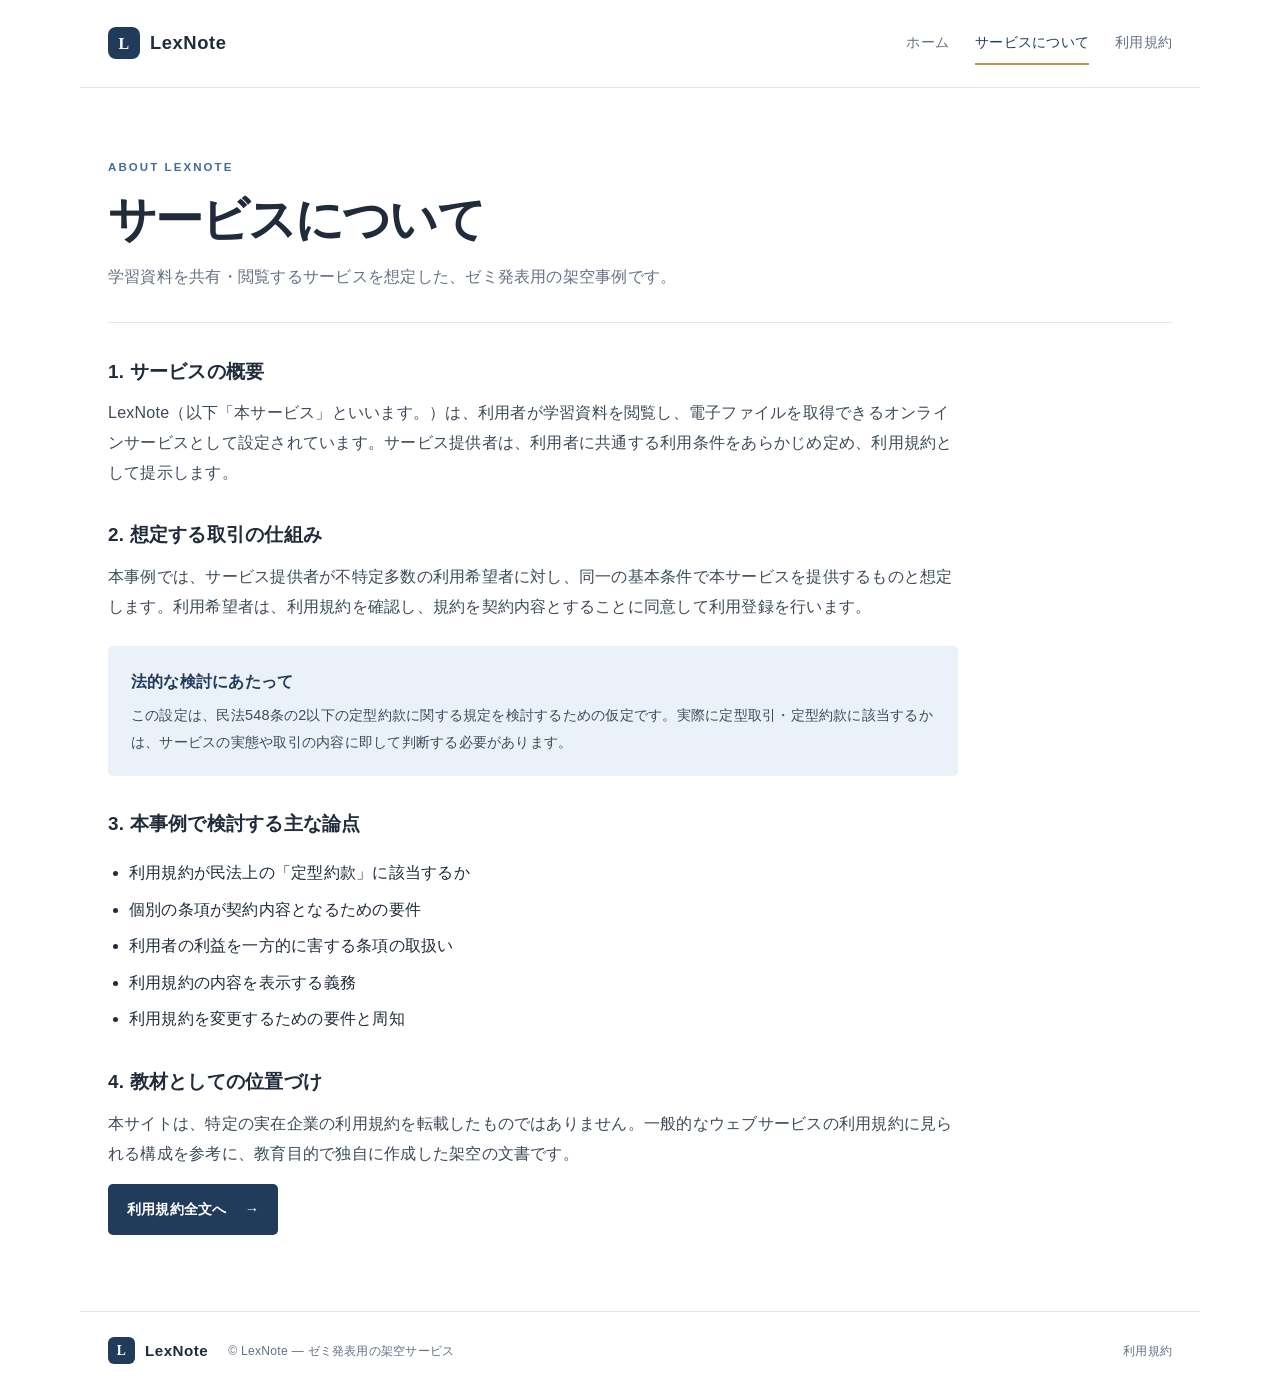
==== about.html @ 25489864 "Add files via upload" ====
<!doctype html>
<html lang="ja">
<head>
  <meta charset="utf-8">
  <meta name="viewport" content="width=device-width, initial-scale=1">
  <meta name="description" content="LexNoteのサービス概要。ゼミ発表用の架空ページです。">
  <title>サービスについて | LexNote</title>
  <link rel="stylesheet" href="style.css">
</head>
<body>
<header class="site-header">
  <a class="brand" href="index.html" aria-label="LexNote ホーム"><span class="brand-mark">L</span><span>LexNote</span></a>
  <nav aria-label="メインナビゲーション">
    <a href="index.html">ホーム</a>
    <a class="active" href="about.html">サービスについて</a>
    <a href="terms.html">利用規約</a>
  </nav>
</header>
<main class="page-main">
  <div class="page-heading">
    <p class="eyebrow">ABOUT LEXNOTE</p>
    <h1>サービスについて</h1>
    <p>学習資料を共有・閲覧するサービスを想定した、ゼミ発表用の架空事例です。</p>
  </div>
  <section class="content-card">
    <h2>1. サービスの概要</h2>
    <p>LexNote（以下「本サービス」といいます。）は、利用者が学習資料を閲覧し、電子ファイルを取得できるオンラインサービスとして設定されています。サービス提供者は、利用者に共通する利用条件をあらかじめ定め、利用規約として提示します。</p>
    <h2>2. 想定する取引の仕組み</h2>
    <p>本事例では、サービス提供者が不特定多数の利用希望者に対し、同一の基本条件で本サービスを提供するものと想定します。利用希望者は、利用規約を確認し、規約を契約内容とすることに同意して利用登録を行います。</p>
    <div class="info-box">
      <strong>法的な検討にあたって</strong>
      <p>この設定は、民法548条の2以下の定型約款に関する規定を検討するための仮定です。実際に定型取引・定型約款に該当するかは、サービスの実態や取引の内容に即して判断する必要があります。</p>
    </div>
    <h2>3. 本事例で検討する主な論点</h2>
    <ul class="check-list">
      <li>利用規約が民法上の「定型約款」に該当するか</li>
      <li>個別の条項が契約内容となるための要件</li>
      <li>利用者の利益を一方的に害する条項の取扱い</li>
      <li>利用規約の内容を表示する義務</li>
      <li>利用規約を変更するための要件と周知</li>
    </ul>
    <h2>4. 教材としての位置づけ</h2>
    <p>本サイトは、特定の実在企業の利用規約を転載したものではありません。一般的なウェブサービスの利用規約に見られる構成を参考に、教育目的で独自に作成した架空の文書です。</p>
    <a class="button button-primary" href="terms.html">利用規約全文へ <span aria-hidden="true">→</span></a>
  </section>
</main>
<footer class="site-footer">
  <a class="brand brand-footer" href="index.html"><span class="brand-mark">L</span><span>LexNote</span></a>
  <span>© LexNote — ゼミ発表用の架空サービス</span>
  <a href="terms.html">利用規約</a>
</footer>
</body>
</html>
---- style.css ----
:root {
  --ink: #202b3b;
  --muted: #647084;
  --line: #e1e6ed;
  --paper: #ffffff;
  --wash: #f5f7fa;
  --navy: #213b5a;
  --accent: #426c9b;
  --accent-soft: #eaf1f8;
  --gold: #bd9653;
  --max: 1120px;
}
* { box-sizing: border-box; }
html { scroll-behavior: smooth; }
body {
  margin: 0; background: var(--paper); color: var(--ink);
  font-family: -apple-system, BlinkMacSystemFont, "Hiragino Kaku Gothic ProN", "Yu Gothic", Meiryo, sans-serif;
  font-size: 16px; line-height: 1.85; letter-spacing: .015em;
}
a { color: inherit; text-decoration: none; }
.site-header {
  max-width: var(--max); margin: 0 auto; padding: 22px 28px;
  display: flex; align-items: center; justify-content: space-between; gap: 28px;
  border-bottom: 1px solid var(--line);
}
.brand { display: inline-flex; align-items: center; gap: 10px; font-size: 1.15rem; font-weight: 750; letter-spacing: .03em; }
.brand-mark {
  display: inline-grid; place-items: center; width: 32px; height: 32px;
  background: var(--navy); color: white; border-radius: 8px; font-size: 1rem;
  font-family: Georgia, serif; font-weight: 700;
}
nav { display: flex; gap: 26px; align-items: center; font-size: .9rem; color: var(--muted); }
nav a { padding: 7px 0; border-bottom: 2px solid transparent; }
nav a:hover, nav a.active { color: var(--navy); border-color: var(--gold); }
main { max-width: var(--max); margin: 0 auto; padding: 0 28px 76px; }
.hero { padding: 82px 0 68px; max-width: 780px; }
.eyebrow { margin: 0 0 12px; color: var(--accent); font-size: .72rem; font-weight: 800; letter-spacing: .18em; }
h1, h2, h3, p { margin-top: 0; }
.hero h1 { margin: 0 0 24px; font-size: clamp(2.8rem, 7vw, 5.2rem); line-height: 1.17; letter-spacing: -.055em; font-weight: 750; }
.hero h1 span { color: var(--accent); }
.hero-copy { color: var(--muted); font-size: 1.08rem; line-height: 2; }
.hero-actions { display: flex; gap: 12px; flex-wrap: wrap; margin-top: 30px; }
.button { display: inline-flex; align-items: center; justify-content: center; gap: 18px; padding: 12px 19px; border-radius: 5px; font-size: .9rem; font-weight: 700; transition: transform .15s, background .15s; }
.button:hover { transform: translateY(-1px); }
.button-primary { background: var(--navy); color: white; }
.button-primary:hover { background: #172d47; }
.button-secondary { border: 1px solid #cbd4df; color: var(--navy); background: white; }
.demo-note { margin: 24px 0 0; color: var(--muted); font-size: .78rem; }
.dot { display: inline-block; width: 7px; height: 7px; background: var(--gold); border-radius: 50%; margin: 0 8px 1px 0; }
.feature-grid { display: grid; grid-template-columns: repeat(3, 1fr); gap: 18px; margin-bottom: 62px; }
.feature-card { padding: 27px 25px 25px; border: 1px solid var(--line); border-radius: 7px; background: linear-gradient(145deg, #fff, #fbfcfe); }
.feature-number { color: var(--gold); font-size: .76rem; font-weight: 800; letter-spacing: .12em; margin-bottom: 22px; }
.feature-card h2 { margin-bottom: 10px; font-size: 1.08rem; }
.feature-card p { margin: 0; color: var(--muted); font-size: .88rem; line-height: 1.9; }
.callout { display: flex; align-items: center; justify-content: space-between; gap: 30px; padding: 32px 35px; border-radius: 8px; background: var(--wash); }
.callout h2 { margin-bottom: 7px; font-size: 1.35rem; }
.callout p:not(.eyebrow) { margin: 0; color: var(--muted); font-size: .9rem; }
.text-link { color: var(--accent); font-weight: 700; font-size: .9rem; white-space: nowrap; }
.text-link:hover { text-decoration: underline; }
.notice { margin-top: 28px; padding: 20px 23px; border-left: 3px solid var(--gold); background: #fbf9f5; font-size: .84rem; }
.notice strong { display: block; margin-bottom: 5px; }
.notice p { margin: 0; color: var(--muted); }
.site-footer { max-width: var(--max); margin: 0 auto; padding: 25px 28px 32px; border-top: 1px solid var(--line); display: flex; align-items: center; gap: 20px; color: var(--muted); font-size: .76rem; }
.site-footer > span { flex: 1; }
.brand-footer { color: var(--ink); font-size: .95rem; }
.brand-footer .brand-mark { width: 27px; height: 27px; border-radius: 6px; font-size: .85rem; }
.page-main { padding-top: 55px; }
.page-heading { padding: 14px 0 30px; border-bottom: 1px solid var(--line); margin-bottom: 32px; }
.page-heading h1 { margin-bottom: 12px; font-size: clamp(2rem, 4vw, 3rem); letter-spacing: -.04em; line-height: 1.25; }
.page-heading p:last-child { margin-bottom: 0; color: var(--muted); }
.content-card { max-width: 850px; }
.content-card h2 { margin: 31px 0 9px; font-size: 1.18rem; }
.content-card h2:first-child { margin-top: 0; }
.content-card p { color: #3e4a5a; }
.info-box { margin: 25px 0; padding: 21px 23px; background: var(--accent-soft); border-radius: 5px; }
.info-box strong { display: block; margin-bottom: 5px; color: var(--navy); }
.info-box p { margin: 0; font-size: .9rem; }
.check-list { padding-left: 1.3rem; }
.check-list li { margin: 7px 0; }
.terms-layout { display: grid; grid-template-columns: 230px minmax(0, 1fr); gap: 54px; align-items: start; padding-top: 48px; }
.terms-sidebar { position: sticky; top: 24px; padding-top: 12px; }
.terms-sidebar h2 { font-size: 1.15rem; line-height: 1.5; }
.muted, .small { color: var(--muted); }
.terms-sidebar .muted { font-size: .78rem; line-height: 1.8; }
.sidebar-rule { height: 1px; background: var(--line); margin: 22px 0; }
.terms-sidebar .small { font-size: .76rem; }
.terms-sidebar .text-link { display: inline-block; margin-top: 12px; white-space: normal; }
.terms-document { min-width: 0; max-width: 780px; }
.document-label { font-size: .7rem; color: var(--accent); letter-spacing: .16em; font-weight: 800; }
.terms-document h1 { margin: 8px 0 20px; font-size: clamp(1.8rem, 4vw, 2.65rem); line-height: 1.35; letter-spacing: -.04em; }
.terms-document .lead { color: var(--muted); font-size: .98rem; }
.fiction-banner { padding: 14px 17px; margin: 22px 0 32px; background: #fbf8f1; border: 1px solid #eee2cc; border-radius: 4px; font-size: .83rem; line-height: 1.8; }
.fiction-banner strong { color: #795d2c; }
.terms-document h2 { margin: 33px 0 12px; padding-bottom: 8px; border-bottom: 1px solid var(--line); font-size: 1.12rem; }
.terms-document p, .terms-document li { color: #3f4a59; font-size: .91rem; line-height: 2; }
.terms-document ol, .terms-document ul { padding-left: 1.45rem; }
.terms-document li { padding-left: 3px; margin: 4px 0; }
.analysis-box { margin-top: 42px; padding: 22px 25px; border: 1px solid #d8e2ed; background: #f8fbfe; border-radius: 6px; }
.analysis-box h2 { margin-top: 0; border: 0; padding: 0; }
.analysis-box ul { margin-bottom: 12px; }
.analysis-box .small { font-size: .78rem; }
.endnote { margin-top: 32px; color: var(--muted) !important; font-size: .78rem !important; }
@media (max-width: 760px) {
  .site-header { padding: 17px 20px; align-items: flex-start; flex-direction: column; gap: 13px; }
  nav { gap: 18px; flex-wrap: wrap; font-size: .83rem; }
  main { padding-left: 20px; padding-right: 20px; }
  .hero { padding: 58px 0 48px; }
  .feature-grid { grid-template-columns: 1fr; }
  .feature-card { padding: 22px; }
  .feature-number { margin-bottom: 10px; }
  .callout { align-items: flex-start; flex-direction: column; padding: 25px; gap: 17px; }
  .site-footer { padding-left: 20px; padding-right: 20px; flex-wrap: wrap; }
  .site-footer > span { flex-basis: 100%; order: 3; }
  .terms-layout { grid-template-columns: 1fr; gap: 22px; padding-top: 28px; }
  .terms-sidebar { position: static; padding: 18px; border: 1px solid var(--line); border-radius: 6px; }
  .terms-sidebar h2 { margin-bottom: 8px; }
  .terms-sidebar .sidebar-rule { margin: 13px 0; }
  .terms-sidebar .text-link { margin-top: 4px; }
  .page-main { padding-top: 35px; }
}
@media print {
  .site-header, .site-footer, .terms-sidebar { display: none; }
  main { max-width: none; padding: 0; }
  body { font-size: 11pt; }
  .terms-layout { display: block; }
}
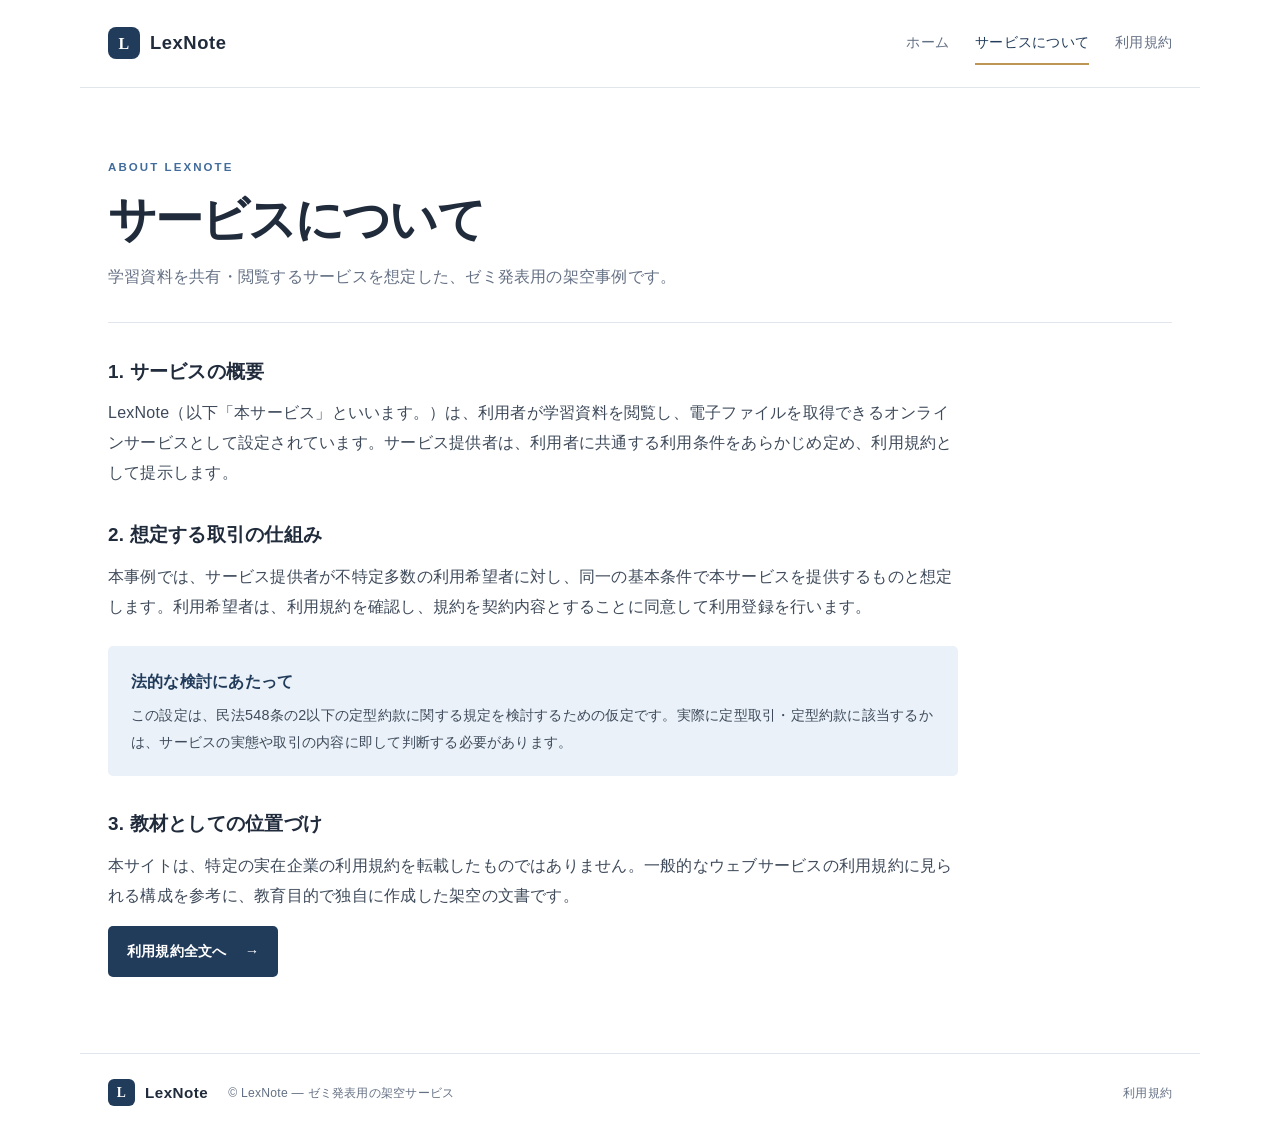
==== commit 53459433: "Update about.html" ====
--- a/about.html
+++ b/about.html
@@ -31,15 +31,7 @@
       <strong>法的な検討にあたって</strong>
       <p>この設定は、民法548条の2以下の定型約款に関する規定を検討するための仮定です。実際に定型取引・定型約款に該当するかは、サービスの実態や取引の内容に即して判断する必要があります。</p>
     </div>
-    <h2>3. 本事例で検討する主な論点</h2>
-    <ul class="check-list">
-      <li>利用規約が民法上の「定型約款」に該当するか</li>
-      <li>個別の条項が契約内容となるための要件</li>
-      <li>利用者の利益を一方的に害する条項の取扱い</li>
-      <li>利用規約の内容を表示する義務</li>
-      <li>利用規約を変更するための要件と周知</li>
-    </ul>
-    <h2>4. 教材としての位置づけ</h2>
+    <h2>3. 教材としての位置づけ</h2>
     <p>本サイトは、特定の実在企業の利用規約を転載したものではありません。一般的なウェブサービスの利用規約に見られる構成を参考に、教育目的で独自に作成した架空の文書です。</p>
     <a class="button button-primary" href="terms.html">利用規約全文へ <span aria-hidden="true">→</span></a>
   </section>
